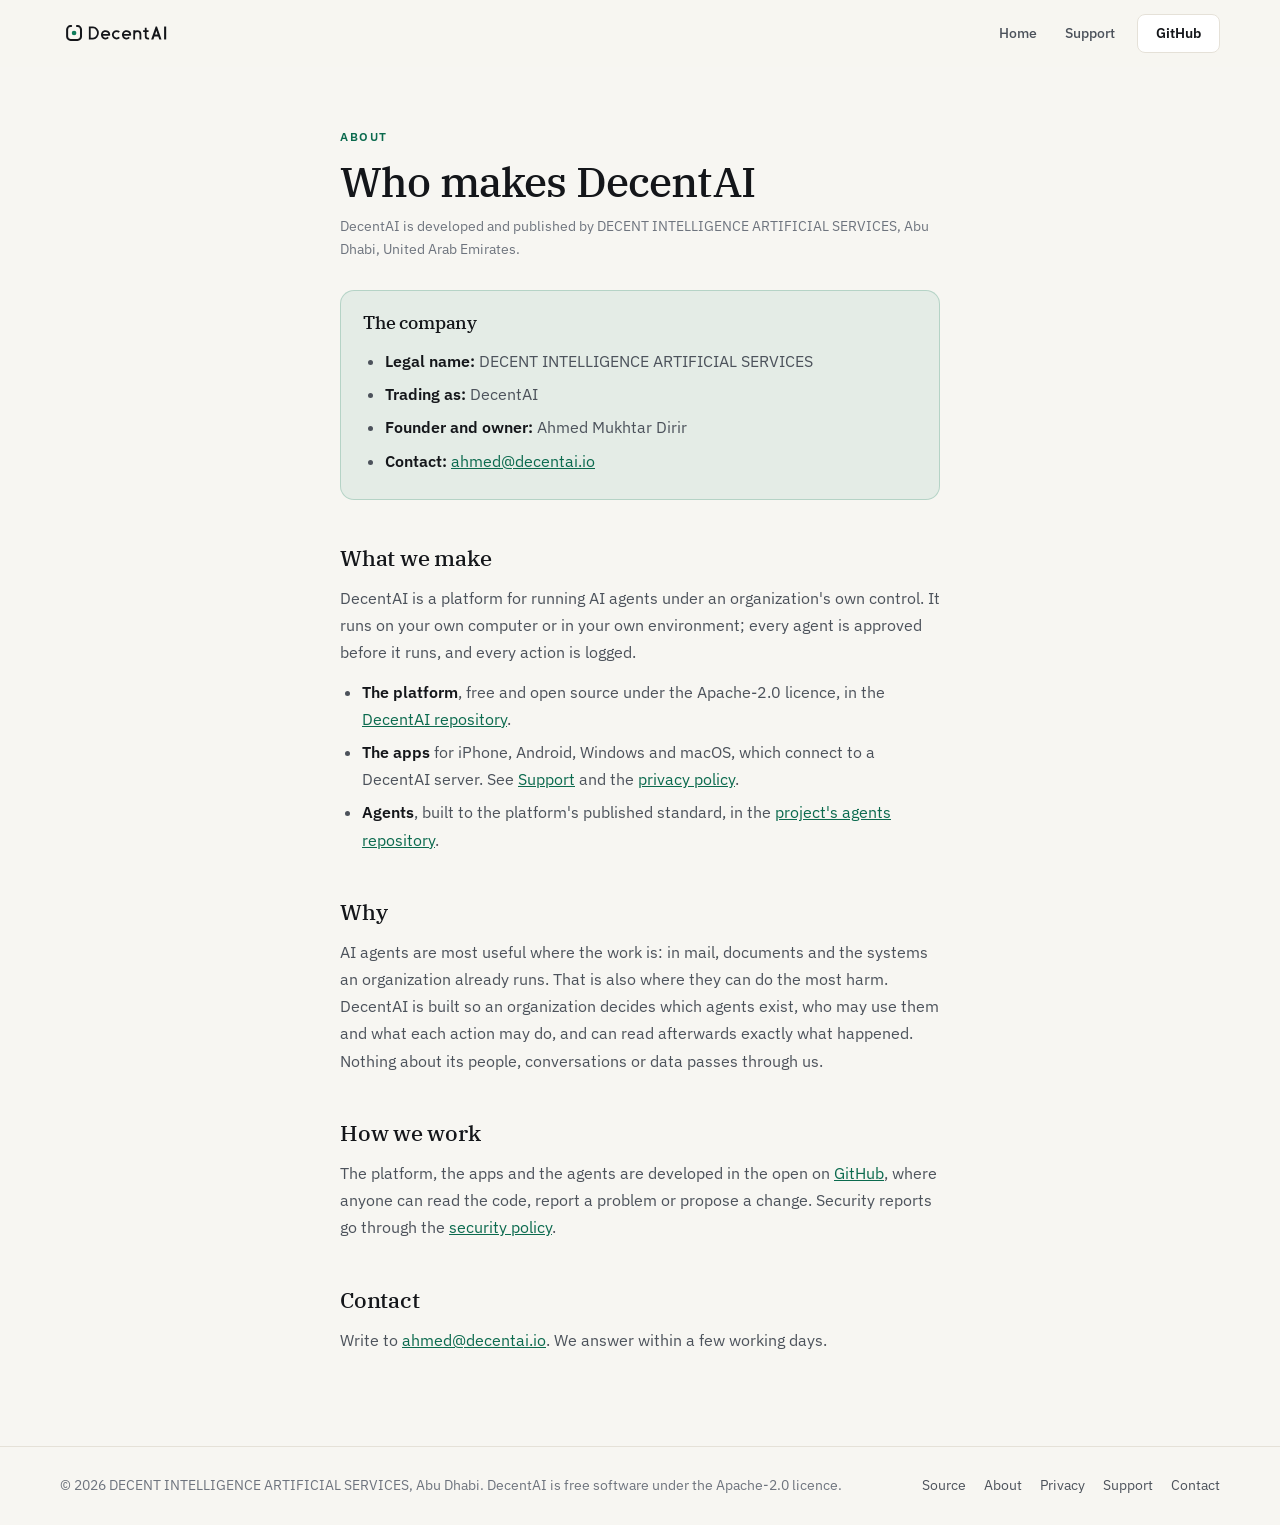
==== about.html @ 81dd2e97 "The company named without its licence details: legal name, trading name, founder and contact The Abo" ====
<!DOCTYPE html>
<html lang="en">
<head>
  <meta charset="utf-8">
  <meta name="viewport" content="width=device-width, initial-scale=1">
  <title>About · DecentAI</title>
  <meta name="description" content="DecentAI is developed and published by DECENT INTELLIGENCE ARTIFICIAL SERVICES, Abu Dhabi, United Arab Emirates.">
  <meta name="color-scheme" content="light dark">
  <link rel="icon" href="favicon.ico" sizes="16x16 32x32 48x48">
  <link rel="icon" type="image/png" sizes="32x32" href="brand/decentai-mark-32.png">
  <link rel="apple-touch-icon" sizes="180x180" href="brand/decentai-mark-180.png">
  <link rel="preconnect" href="https://fonts.googleapis.com">
  <link rel="preconnect" href="https://fonts.gstatic.com" crossorigin>
  <link rel="stylesheet" href="https://fonts.googleapis.com/css2?family=IBM+Plex+Serif:wght@400;500;600&amp;family=IBM+Plex+Sans:wght@400;500;600&amp;display=swap">
  <link rel="stylesheet" href="site.css">
</head>
<body>
  <header class="site-head">
    <a class="site-brand" href="/" aria-label="DecentAI home">
      <img class="site-logo only-light" src="brand/decentai-lockup-horizontal.svg" alt="DecentAI">
      <img class="site-logo only-dark" src="brand/decentai-lockup-horizontal-dark.svg" alt="DecentAI">
    </a>
    <nav class="site-nav" aria-label="Site">
      <a href="/">Home</a>
      <a href="support">Support</a>
      <a class="btn" href="https://github.com/decentai-io">GitHub</a>
    </nav>
  </header>

  <main class="doc">
    <span class="kicker">About</span>
    <h1>Who makes DecentAI</h1>
    <p class="doc-meta">DecentAI is developed and published by DECENT INTELLIGENCE ARTIFICIAL SERVICES, Abu Dhabi, United Arab Emirates.</p>

    <section class="doc-short">
      <h2>The company</h2>
      <ul>
        <li><strong>Legal name:</strong> DECENT INTELLIGENCE ARTIFICIAL SERVICES</li>
        <li><strong>Trading as:</strong> DecentAI</li>
        <li><strong>Founder and owner:</strong> Ahmed Mukhtar Dirir</li>
        <li><strong>Contact:</strong> <a href="mailto:ahmed@decentai.io">ahmed@decentai.io</a></li>
      </ul>
    </section>

    <h2>What we make</h2>
    <p>DecentAI is a platform for running AI agents under an organization's own control. It runs on your own computer or in your own environment; every agent is approved before it runs, and every action is logged.</p>
    <ul>
      <li><strong>The platform</strong>, free and open source under the Apache-2.0 licence, in the <a href="https://github.com/decentai-io/decentai">DecentAI repository</a>.</li>
      <li><strong>The apps</strong> for iPhone, Android, Windows and macOS, which connect to a DecentAI server. See <a href="support">Support</a> and the <a href="privacy">privacy policy</a>.</li>
      <li><strong>Agents</strong>, built to the platform's published standard, in the <a href="https://github.com/decentai-io/decentai-agents">project's agents repository</a>.</li>
    </ul>

    <h2>Why</h2>
    <p>AI agents are most useful where the work is: in mail, documents and the systems an organization already runs. That is also where they can do the most harm. DecentAI is built so an organization decides which agents exist, who may use them and what each action may do, and can read afterwards exactly what happened. Nothing about its people, conversations or data passes through us.</p>

    <h2>How we work</h2>
    <p>The platform, the apps and the agents are developed in the open on <a href="https://github.com/decentai-io">GitHub</a>, where anyone can read the code, report a problem or propose a change. Security reports go through the <a href="https://github.com/decentai-io/decentai/blob/main/SECURITY.md">security policy</a>.</p>

    <h2>Contact</h2>
    <p>Write to <a href="mailto:ahmed@decentai.io">ahmed@decentai.io</a>. We answer within a few working days.</p>
  </main>

  <footer class="site-foot">
    <span>© 2026 DECENT INTELLIGENCE ARTIFICIAL SERVICES, Abu Dhabi. DecentAI is free software under the Apache-2.0 licence.</span>
    <nav aria-label="Footer">
      <a href="https://github.com/decentai-io">Source</a>
      <a href="about">About</a>
      <a href="privacy">Privacy</a>
      <a href="support">Support</a>
      <a href="mailto:ahmed@decentai.io">Contact</a>
    </nav>
  </footer>
</body>
</html>
---- site.css ----
/* The DecentAI site: one page, no script.

   It carries the brand's palette: paper and ink with one deep green,
   each with a dark counterpart chosen by the reader's system. Type is
   IBM Plex: Serif for what a reader meets first, Sans for what they
   read afterwards. Sizes are set in clamp(), so the page is composed
   at 380px and at 1600px rather than merely fitting. */

:root {
  --paper: #f7f6f2;
  --paper-sunk: #f1efe9;
  --sheet: #ffffff;
  --ink: #14161a;
  --ink-soft: #4c525b;
  --ink-faint: #6e747e;
  --rule: #e5e1d8;
  --rule-soft: #eeebe4;
  --seal: #0e7c5b;
  --seal-ink: #0b6a4e;
  --seal-on: #ffffff;
  --seal-wash: rgba(14, 124, 91, .08);
  --seal-edge: rgba(14, 124, 91, .22);
  --lift: 0 1px 2px rgba(20, 22, 26, .04), 0 10px 30px -22px rgba(20, 22, 26, .35);
  --display: "IBM Plex Serif", Georgia, serif;
  --body: "IBM Plex Sans", system-ui, -apple-system, "Segoe UI", sans-serif;
  --radius: 8px;
  --radius-lg: 14px;
}

@media (prefers-color-scheme: dark) {
  :root {
    --paper: #0c0e11;
    --paper-sunk: #101317;
    --sheet: #14171b;
    --ink: #ecebe8;
    --ink-soft: #a7adb6;
    --ink-faint: #767d87;
    --rule: #23272d;
    --rule-soft: #1b1f24;
    --seal: #34be91;
    --seal-ink: #4fcf9f;
    --seal-on: #06251b;
    --seal-wash: rgba(52, 190, 145, .10);
    --seal-edge: rgba(52, 190, 145, .26);
    --lift: none;
  }
}

* { box-sizing: border-box; }
html { scroll-behavior: smooth; scroll-padding-top: 76px; }
body {
  margin: 0;
  background: var(--paper);
  color: var(--ink);
  font-family: var(--body);
  font-size: 16px;
  line-height: 1.6;
  -webkit-font-smoothing: antialiased;
  text-rendering: optimizeLegibility;
}
h1, h2, h3 { font-family: var(--display); font-weight: 500; }
a { color: var(--seal-ink); }

/* The ink lockup on light, the paper one on dark. */
.only-dark { display: none; }
@media (prefers-color-scheme: dark) {
  .only-light { display: none; }
  .only-dark { display: block; }
}

.kicker {
  font-size: 11.5px; font-weight: 600;
  letter-spacing: .14em; text-transform: uppercase;
  color: var(--seal-ink);
}

/* Header */
.site-head {
  position: sticky; top: 0; z-index: 5;
  display: flex; align-items: center; gap: 24px;
  padding: 14px clamp(18px, 5vw, 60px);
  background: color-mix(in srgb, var(--paper) 86%, transparent);
  backdrop-filter: saturate(140%) blur(10px);
}
.site-brand { display: inline-flex; }
.site-logo { height: 30px; }
.site-nav { margin-left: auto; display: flex; align-items: center; gap: 4px; }
.site-nav a:not(.btn) {
  padding: 7px 12px; border-radius: var(--radius);
  color: var(--ink-soft); text-decoration: none;
  font-size: 14px; font-weight: 500;
}
.site-nav a:not(.btn):hover { color: var(--ink); background: var(--rule-soft); }
.site-nav .btn { margin-left: 6px; }

/* Buttons */
.btn {
  display: inline-flex; align-items: center; justify-content: center; gap: 8px;
  padding: 10px 18px;
  border: 1px solid var(--rule); border-radius: var(--radius);
  background: var(--sheet); color: var(--ink);
  font-size: 14px; font-weight: 600; line-height: 1.2;
  text-decoration: none; white-space: nowrap;
  transition: border-color .14s ease, transform .14s ease, filter .14s ease;
}
.btn:hover { border-color: var(--ink); transform: translateY(-1px); }
.btn--primary { background: var(--seal); border-color: transparent; color: var(--seal-on); }
.btn--primary:hover { border-color: transparent; filter: brightness(1.06); }
.btn--lg { padding: 14px 24px; font-size: 15.5px; border-radius: var(--radius-lg); }

/* Hero */
.hero {
  position: relative; overflow: hidden;
  padding: clamp(56px, 9vw, 128px) clamp(18px, 5vw, 60px) clamp(48px, 7vw, 96px);
}
/* A wash of the seal colour behind the first screen, and a hairline
   grid that gives the paper a texture at large sizes. */
.hero-ground {
  position: absolute; inset: -20% -10% auto -10%; height: 150%;
  background:
    radial-gradient(58% 52% at 50% 0%, var(--seal-wash), transparent 70%),
    linear-gradient(var(--rule-soft) 1px, transparent 1px) 0 0 / 100% 46px,
    linear-gradient(90deg, var(--rule-soft) 1px, transparent 1px) 0 0 / 46px 100%;
  -webkit-mask-image: radial-gradient(70% 60% at 50% 12%, #000 35%, transparent 78%);
  mask-image: radial-gradient(70% 60% at 50% 12%, #000 35%, transparent 78%);
  opacity: .9; pointer-events: none;
}
.hero-inner {
  position: relative; max-width: 900px; margin: 0 auto;
  display: flex; flex-direction: column; align-items: center; gap: 20px;
  text-align: center;
}
.hero h1 {
  margin: 0; max-width: 15ch;
  font-size: clamp(38px, 6.4vw, 68px);
  line-height: 1.04; letter-spacing: -0.028em;
}
.hero-lead {
  margin: 0; max-width: 60ch;
  font-size: clamp(16.5px, 1.5vw, 19px); line-height: 1.68;
  color: var(--ink-soft);
}
.hero-actions { display: flex; flex-wrap: wrap; justify-content: center; gap: 12px; margin-top: 6px; }
.hero-note { margin: 0; max-width: 60ch; font-size: 13px; color: var(--ink-faint); }

/* Bands */
.band {
  padding: clamp(48px, 7vw, 104px) clamp(18px, 5vw, 60px);
  max-width: 1160px; margin: 0 auto; width: 100%;
}
.band--alt { max-width: none; background: var(--paper-sunk); border-block: 1px solid var(--rule); }
.band--alt > * { max-width: 1160px; margin-left: auto; margin-right: auto; }
.band-head { max-width: 64ch; margin-bottom: 40px; display: flex; flex-direction: column; gap: 12px; }
.band--alt > .band-head { margin-left: max(0px, calc((100% - 1160px) / 2)); }
.band-head h2 { margin: 0; font-size: clamp(26px, 3.6vw, 40px); line-height: 1.15; letter-spacing: -0.02em; }
.band-head p { margin: 0; color: var(--ink-soft); font-size: 16.5px; line-height: 1.65; }

/* Pillars */
.pillars { display: grid; grid-template-columns: repeat(auto-fit, minmax(min(100%, 340px), 1fr)); gap: 14px; }
.kinds { grid-template-columns: repeat(auto-fit, minmax(min(100%, 240px), 1fr)); }
.pillars--more { margin-top: 14px; }
.pillar {
  display: flex; flex-direction: column; gap: 10px;
  padding: 24px 24px 26px;
  border: 1px solid var(--rule); border-radius: var(--radius-lg);
  background: var(--sheet); box-shadow: var(--lift);
  transition: border-color .16s ease, transform .16s ease;
}
.pillar:hover { border-color: var(--seal-edge); transform: translateY(-2px); }
.pillar h3 { margin: 0; font-size: 17.5px; letter-spacing: -0.01em; }
.pillar p { margin: 0; color: var(--ink-soft); font-size: 14.5px; line-height: 1.65; }
.band-close {
  margin-top: 36px; margin-bottom: 0; max-width: 70ch;
  font-family: var(--display); font-size: clamp(18px, 2vw, 21px); line-height: 1.45;
  padding-left: 18px; border-left: 3px solid var(--seal);
}
.band--alt > .band-close { margin-left: max(0px, calc((100% - 1160px) / 2)); }

/* The comparison */
.compare-wrap {
  overflow-x: auto; border: 1px solid var(--rule); border-radius: var(--radius-lg);
  background: var(--sheet); box-shadow: var(--lift);
}
.compare { border-collapse: collapse; width: 100%; min-width: 640px; font-size: 15px; }
.compare th, .compare td { text-align: left; padding: 16px 20px; border-bottom: 1px solid var(--rule-soft); vertical-align: top; }
.compare tbody tr:last-child th, .compare tbody tr:last-child td { border-bottom: 0; }
.compare thead th { font-size: 12px; letter-spacing: .06em; text-transform: uppercase; color: var(--ink-faint); border-bottom: 1px solid var(--rule); }
.compare thead th.us { color: var(--seal-ink); }
.compare tbody th { font-weight: 600; width: 22%; }
.compare td.them { color: var(--ink-faint); width: 30%; }
.compare td.us { font-weight: 500; }
.sr-only { position: absolute; width: 1px; height: 1px; overflow: hidden; clip: rect(0 0 0 0); white-space: nowrap; }

/* Steps */
.steps { list-style: none; margin: 0 0 36px; padding: 0; display: grid; grid-template-columns: repeat(auto-fit, minmax(230px, 1fr)); gap: 28px 32px; }
.step { display: flex; flex-direction: column; gap: 12px; }
.step-n {
  display: grid; place-items: center; width: 36px; height: 36px;
  border-radius: 50%; border: 1px solid var(--seal-edge);
  background: var(--seal-wash); color: var(--seal-ink);
  font-family: var(--display); font-size: 16px; font-weight: 600;
}
.step h3 { margin: 0 0 6px; font-size: 17px; letter-spacing: -0.01em; }
.step p { margin: 0; color: var(--ink-soft); font-size: 14.5px; line-height: 1.6; }
#start .hero-actions { justify-content: flex-start; }
.start-note { margin: 18px 0 0; color: var(--ink-faint); font-size: 14px; }

/* The closing card */
.band--cta { padding-top: 0; }
.cta-card {
  display: flex; flex-direction: column; align-items: flex-start; gap: 12px;
  padding: clamp(28px, 4vw, 48px);
  border: 1px solid var(--seal-edge); border-radius: var(--radius-lg);
  background: var(--seal-wash);
}
.cta-card h2 { margin: 0; font-size: clamp(24px, 3vw, 34px); letter-spacing: -0.02em; }
.cta-card p { margin: 0; max-width: 62ch; color: var(--ink-soft); }
.cta-card .hero-actions { justify-content: flex-start; }

/* Footer */
.site-foot {
  display: flex; flex-wrap: wrap; align-items: center; justify-content: space-between; gap: 12px 24px;
  padding: 28px clamp(18px, 5vw, 60px);
  border-top: 1px solid var(--rule);
  color: var(--ink-faint); font-size: 13.5px;
}
.site-foot nav { display: flex; flex-wrap: wrap; gap: 18px; }
.site-foot a { color: var(--ink-soft); text-decoration: none; }
.site-foot a:hover { color: var(--ink); text-decoration: underline; }

/* A page of prose: the privacy policy, support */
.doc { max-width: 72ch; margin: 0 auto; padding: 56px clamp(18px, 5vw, 60px) 80px; }
.doc h1 { margin: 10px 0 8px; font-size: clamp(28px, 4vw, 42px); line-height: 1.15; letter-spacing: -0.02em; }
.doc h2 { margin: 40px 0 10px; font-size: 22px; letter-spacing: -0.01em; }
.doc h3 { margin: 24px 0 6px; font-size: 17px; }
.doc p, .doc li { color: var(--ink-soft); font-size: 16px; line-height: 1.7; }
.doc p { margin: 0 0 12px; }
.doc ul { margin: 0 0 12px; padding-left: 22px; }
.doc li { margin: 6px 0; }
.doc strong { color: var(--ink); font-weight: 600; }
.doc a { color: var(--seal-ink); }
.doc code { font-size: .92em; padding: 1px 5px; border-radius: 4px; background: var(--rule-soft); }
.doc-meta { color: var(--ink-faint) !important; font-size: 14px !important; }
.doc-short { margin: 28px 0 8px; padding: 18px 22px; border: 1px solid var(--seal-edge); border-radius: var(--radius-lg); background: var(--seal-wash); }
.doc-short h2 { margin-top: 0; font-size: 18px; }
.doc-short ul, .doc-short p:last-child { margin-bottom: 0; }

@media (max-width: 640px) {
  .site-nav a:not(.btn) { display: none; }
  .hero-actions .btn { width: 100%; }
}
@media (prefers-reduced-motion: reduce) {
  html { scroll-behavior: auto; }
  .btn, .pillar { transition: none; }
  .btn:hover, .pillar:hover { transform: none; }
}
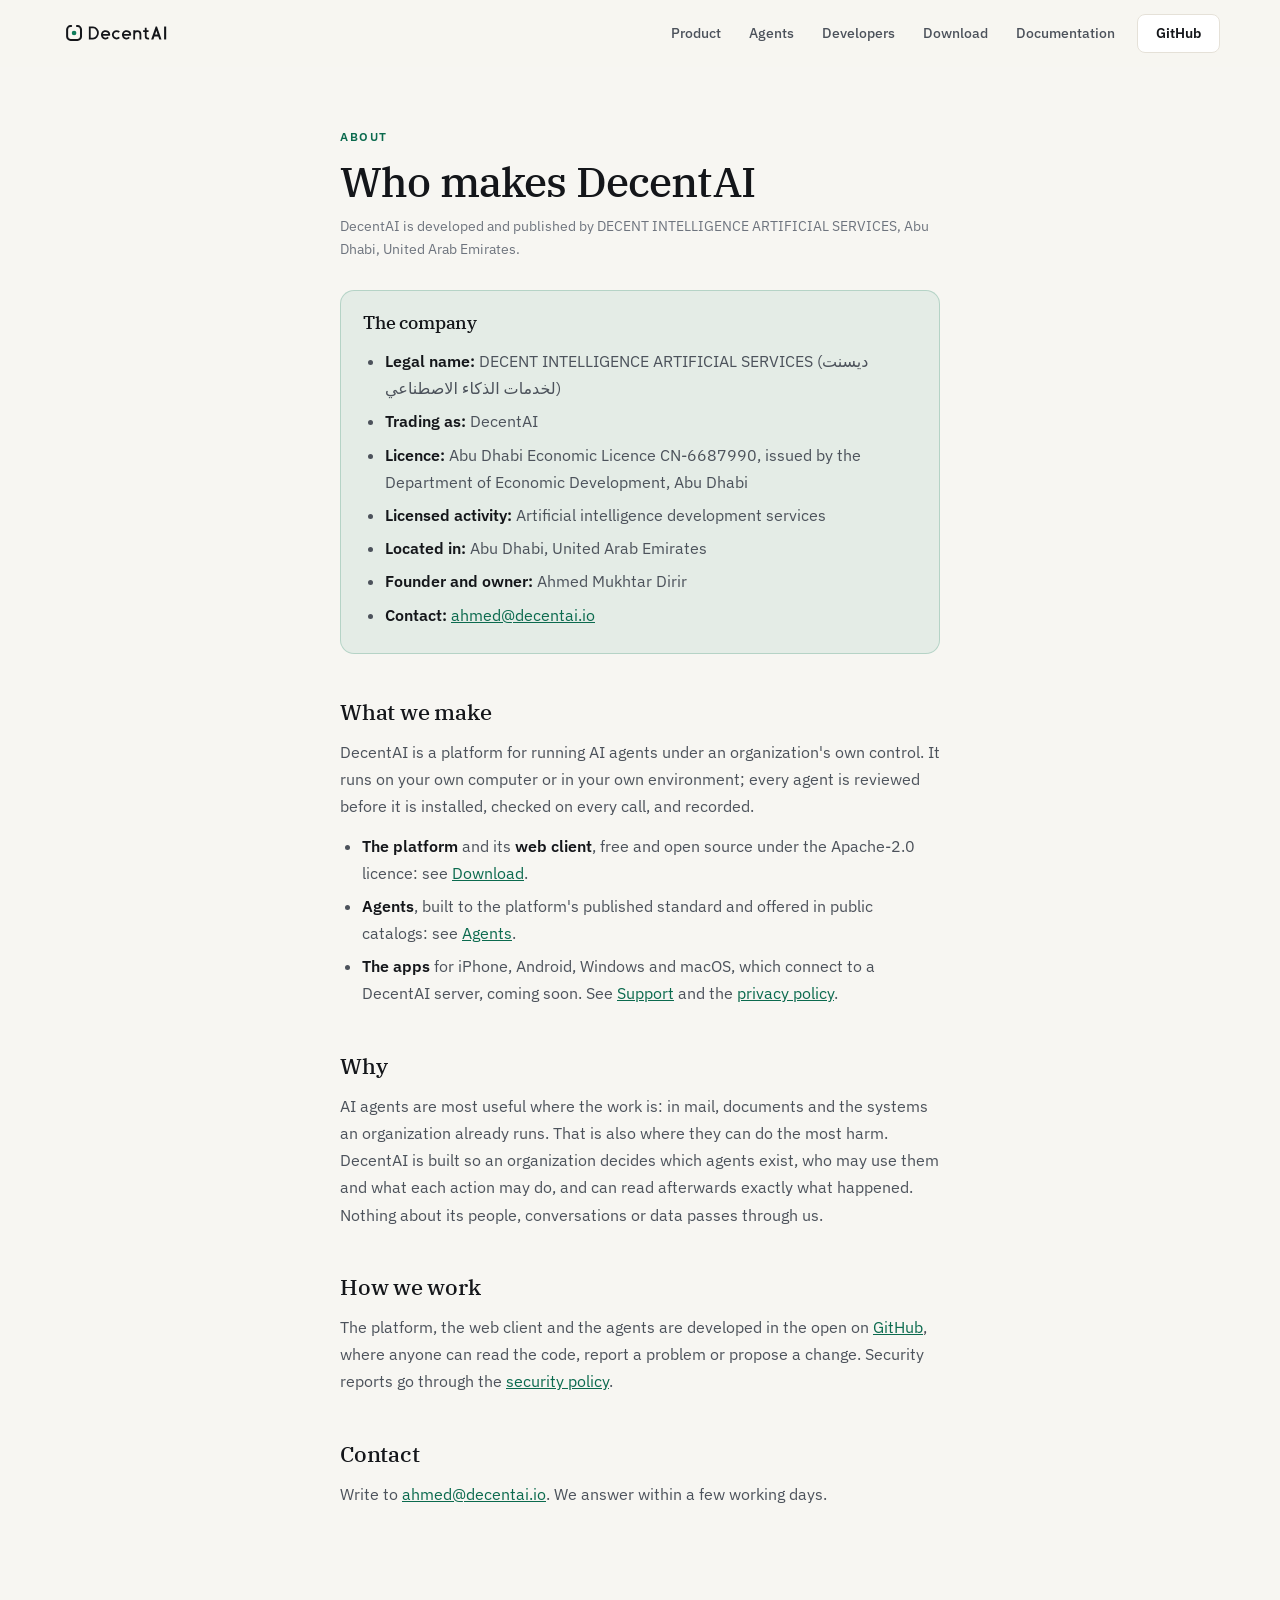
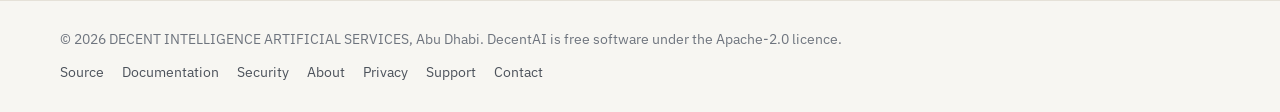
==== commit 94a4c052: "The site as several pages, true to the new design, with the company behind it on the home page Home," ====
--- a/about.html
+++ b/about.html
@@ -4,7 +4,7 @@
   <meta charset="utf-8">
   <meta name="viewport" content="width=device-width, initial-scale=1">
   <title>About · DecentAI</title>
-  <meta name="description" content="DecentAI is developed and published by DECENT INTELLIGENCE ARTIFICIAL SERVICES, Abu Dhabi, United Arab Emirates.">
+  <meta name="description" content="DecentAI is developed and published by DECENT INTELLIGENCE ARTIFICIAL SERVICES, Abu Dhabi, United Arab Emirates, under Abu Dhabi Economic Licence CN-6687990.">
   <meta name="color-scheme" content="light dark">
   <link rel="icon" href="favicon.ico" sizes="16x16 32x32 48x48">
   <link rel="icon" type="image/png" sizes="32x32" href="brand/decentai-mark-32.png">
@@ -21,8 +21,11 @@
       <img class="site-logo only-dark" src="brand/decentai-lockup-horizontal-dark.svg" alt="DecentAI">
     </a>
     <nav class="site-nav" aria-label="Site">
-      <a href="/">Home</a>
-      <a href="support">Support</a>
+      <a href="product">Product</a>
+      <a href="agents">Agents</a>
+      <a href="developers">Developers</a>
+      <a href="download">Download</a>
+      <a href="https://github.com/decentai-io/decentai/tree/main/documentation">Documentation</a>
       <a class="btn" href="https://github.com/decentai-io">GitHub</a>
     </nav>
   </header>
@@ -35,26 +38,29 @@
     <section class="doc-short">
       <h2>The company</h2>
       <ul>
-        <li><strong>Legal name:</strong> DECENT INTELLIGENCE ARTIFICIAL SERVICES</li>
+        <li><strong>Legal name:</strong> DECENT INTELLIGENCE ARTIFICIAL SERVICES (<bdi lang="ar">ديسنت لخدمات الذكاء الاصطناعي</bdi>)</li>
         <li><strong>Trading as:</strong> DecentAI</li>
+        <li><strong>Licence:</strong> Abu Dhabi Economic Licence CN-6687990, issued by the Department of Economic Development, Abu Dhabi</li>
+        <li><strong>Licensed activity:</strong> Artificial intelligence development services</li>
+        <li><strong>Located in:</strong> Abu Dhabi, United Arab Emirates</li>
         <li><strong>Founder and owner:</strong> Ahmed Mukhtar Dirir</li>
         <li><strong>Contact:</strong> <a href="mailto:ahmed@decentai.io">ahmed@decentai.io</a></li>
       </ul>
     </section>
 
     <h2>What we make</h2>
-    <p>DecentAI is a platform for running AI agents under an organization's own control. It runs on your own computer or in your own environment; every agent is approved before it runs, and every action is logged.</p>
+    <p>DecentAI is a platform for running AI agents under an organization's own control. It runs on your own computer or in your own environment; every agent is reviewed before it is installed, checked on every call, and recorded.</p>
     <ul>
-      <li><strong>The platform</strong>, free and open source under the Apache-2.0 licence, in the <a href="https://github.com/decentai-io/decentai">DecentAI repository</a>.</li>
-      <li><strong>The apps</strong> for iPhone, Android, Windows and macOS, which connect to a DecentAI server. See <a href="support">Support</a> and the <a href="privacy">privacy policy</a>.</li>
-      <li><strong>Agents</strong>, built to the platform's published standard, in the <a href="https://github.com/decentai-io/decentai-agents">project's agents repository</a>.</li>
+      <li><strong>The platform</strong> and its <strong>web client</strong>, free and open source under the Apache-2.0 licence: see <a href="download">Download</a>.</li>
+      <li><strong>Agents</strong>, built to the platform's published standard and offered in public catalogs: see <a href="agents">Agents</a>.</li>
+      <li><strong>The apps</strong> for iPhone, Android, Windows and macOS, which connect to a DecentAI server, coming soon. See <a href="support">Support</a> and the <a href="privacy">privacy policy</a>.</li>
     </ul>
 
     <h2>Why</h2>
     <p>AI agents are most useful where the work is: in mail, documents and the systems an organization already runs. That is also where they can do the most harm. DecentAI is built so an organization decides which agents exist, who may use them and what each action may do, and can read afterwards exactly what happened. Nothing about its people, conversations or data passes through us.</p>
 
     <h2>How we work</h2>
-    <p>The platform, the apps and the agents are developed in the open on <a href="https://github.com/decentai-io">GitHub</a>, where anyone can read the code, report a problem or propose a change. Security reports go through the <a href="https://github.com/decentai-io/decentai/blob/main/SECURITY.md">security policy</a>.</p>
+    <p>The platform, the web client and the agents are developed in the open on <a href="https://github.com/decentai-io">GitHub</a>, where anyone can read the code, report a problem or propose a change. Security reports go through the <a href="https://github.com/decentai-io/decentai/blob/main/SECURITY.md">security policy</a>.</p>
 
     <h2>Contact</h2>
     <p>Write to <a href="mailto:ahmed@decentai.io">ahmed@decentai.io</a>. We answer within a few working days.</p>
@@ -64,6 +70,8 @@
     <span>© 2026 DECENT INTELLIGENCE ARTIFICIAL SERVICES, Abu Dhabi. DecentAI is free software under the Apache-2.0 licence.</span>
     <nav aria-label="Footer">
       <a href="https://github.com/decentai-io">Source</a>
+      <a href="https://github.com/decentai-io/decentai/tree/main/documentation">Documentation</a>
+      <a href="https://github.com/decentai-io/decentai/blob/main/SECURITY.md">Security</a>
       <a href="about">About</a>
       <a href="privacy">Privacy</a>
       <a href="support">Support</a>
--- a/site.css
+++ b/site.css
@@ -1,4 +1,4 @@
-/* The DecentAI site: one page, no script.
+/* The DecentAI site: a few pages, no script.
 
    It carries the brand's palette: paper and ink with one deep green,
    each with a dark counterpart chosen by the reader's system. Type is
@@ -90,7 +90,7 @@
   color: var(--ink-soft); text-decoration: none;
   font-size: 14px; font-weight: 500;
 }
-.site-nav a:not(.btn):hover { color: var(--ink); background: var(--rule-soft); }
+.site-nav a:not(.btn):hover, .site-nav a[aria-current="page"] { color: var(--ink); background: var(--rule-soft); }
 .site-nav .btn { margin-left: 6px; }
 
 /* Buttons */
@@ -142,6 +142,9 @@
 }
 .hero-actions { display: flex; flex-wrap: wrap; justify-content: center; gap: 12px; margin-top: 6px; }
 .hero-note { margin: 0; max-width: 60ch; font-size: 13px; color: var(--ink-faint); }
+/* An inner page's opening: the same, smaller. */
+.hero--page { padding-bottom: clamp(28px, 4vw, 56px); }
+.hero--page h1 { max-width: 20ch; font-size: clamp(34px, 5vw, 54px); }
 
 /* Bands */
 .band {
@@ -176,6 +179,29 @@
 }
 .band--alt > .band-close { margin-left: max(0px, calc((100% - 1160px) / 2)); }
 
+/* A card's state, and where it leads */
+.tag {
+  align-self: flex-start; padding: 2px 10px; border-radius: 999px;
+  border: 1px solid var(--seal-edge); background: var(--seal-wash); color: var(--seal-ink);
+  font-size: 11.5px; font-weight: 600; letter-spacing: .04em;
+}
+.tag--soon { border-color: var(--rule); background: var(--rule-soft); color: var(--ink-faint); }
+.pillar-links { margin-top: auto; padding-top: 4px; display: flex; flex-wrap: wrap; gap: 6px 16px; font-size: 14px; font-weight: 600; }
+.pillar-links a { text-decoration: none; }
+.pillar-links a:hover { text-decoration: underline; }
+
+/* A heading over a group of cards, prose between them, and commands to copy */
+.group { margin-top: 40px; margin-bottom: 6px; font-size: 20px; letter-spacing: -0.01em; }
+.group:first-of-type { margin-top: 0; }
+.group-note { margin-top: 0; margin-bottom: 16px; color: var(--ink-faint); font-size: 14.5px; }
+.band-text { max-width: 72ch; margin-top: 0; margin-bottom: 14px; color: var(--ink-soft); }
+.band-text code, .pillar code { font-size: .92em; padding: 1px 5px; border-radius: 4px; background: var(--rule-soft); }
+.code {
+  margin-top: 0; margin-bottom: 16px; padding: 16px 18px; overflow-x: auto;
+  border: 1px solid var(--rule); border-radius: var(--radius); background: var(--sheet);
+  font: 13.5px/1.65 ui-monospace, SFMono-Regular, Menlo, Consolas, monospace; color: var(--ink);
+}
+
 /* The comparison */
 .compare-wrap {
   overflow-x: auto; border: 1px solid var(--rule); border-radius: var(--radius-lg);
@@ -202,7 +228,7 @@
 }
 .step h3 { margin: 0 0 6px; font-size: 17px; letter-spacing: -0.01em; }
 .step p { margin: 0; color: var(--ink-soft); font-size: 14.5px; line-height: 1.6; }
-#start .hero-actions { justify-content: flex-start; }
+#start .hero-actions, .actions-start { justify-content: flex-start; }
 .start-note { margin: 18px 0 0; color: var(--ink-faint); font-size: 14px; }
 
 /* The closing card */
@@ -245,8 +271,10 @@
 .doc-short h2 { margin-top: 0; font-size: 18px; }
 .doc-short ul, .doc-short p:last-child { margin-bottom: 0; }
 
-@media (max-width: 640px) {
-  .site-nav a:not(.btn) { display: none; }
+@media (max-width: 760px) {
+  .site-head { flex-wrap: wrap; row-gap: 6px; }
+  .site-nav { margin-left: 0; width: 100%; overflow-x: auto; }
+  .site-nav a:not(.btn) { padding: 6px 9px; white-space: nowrap; }
   .hero-actions .btn { width: 100%; }
 }
 @media (prefers-reduced-motion: reduce) {
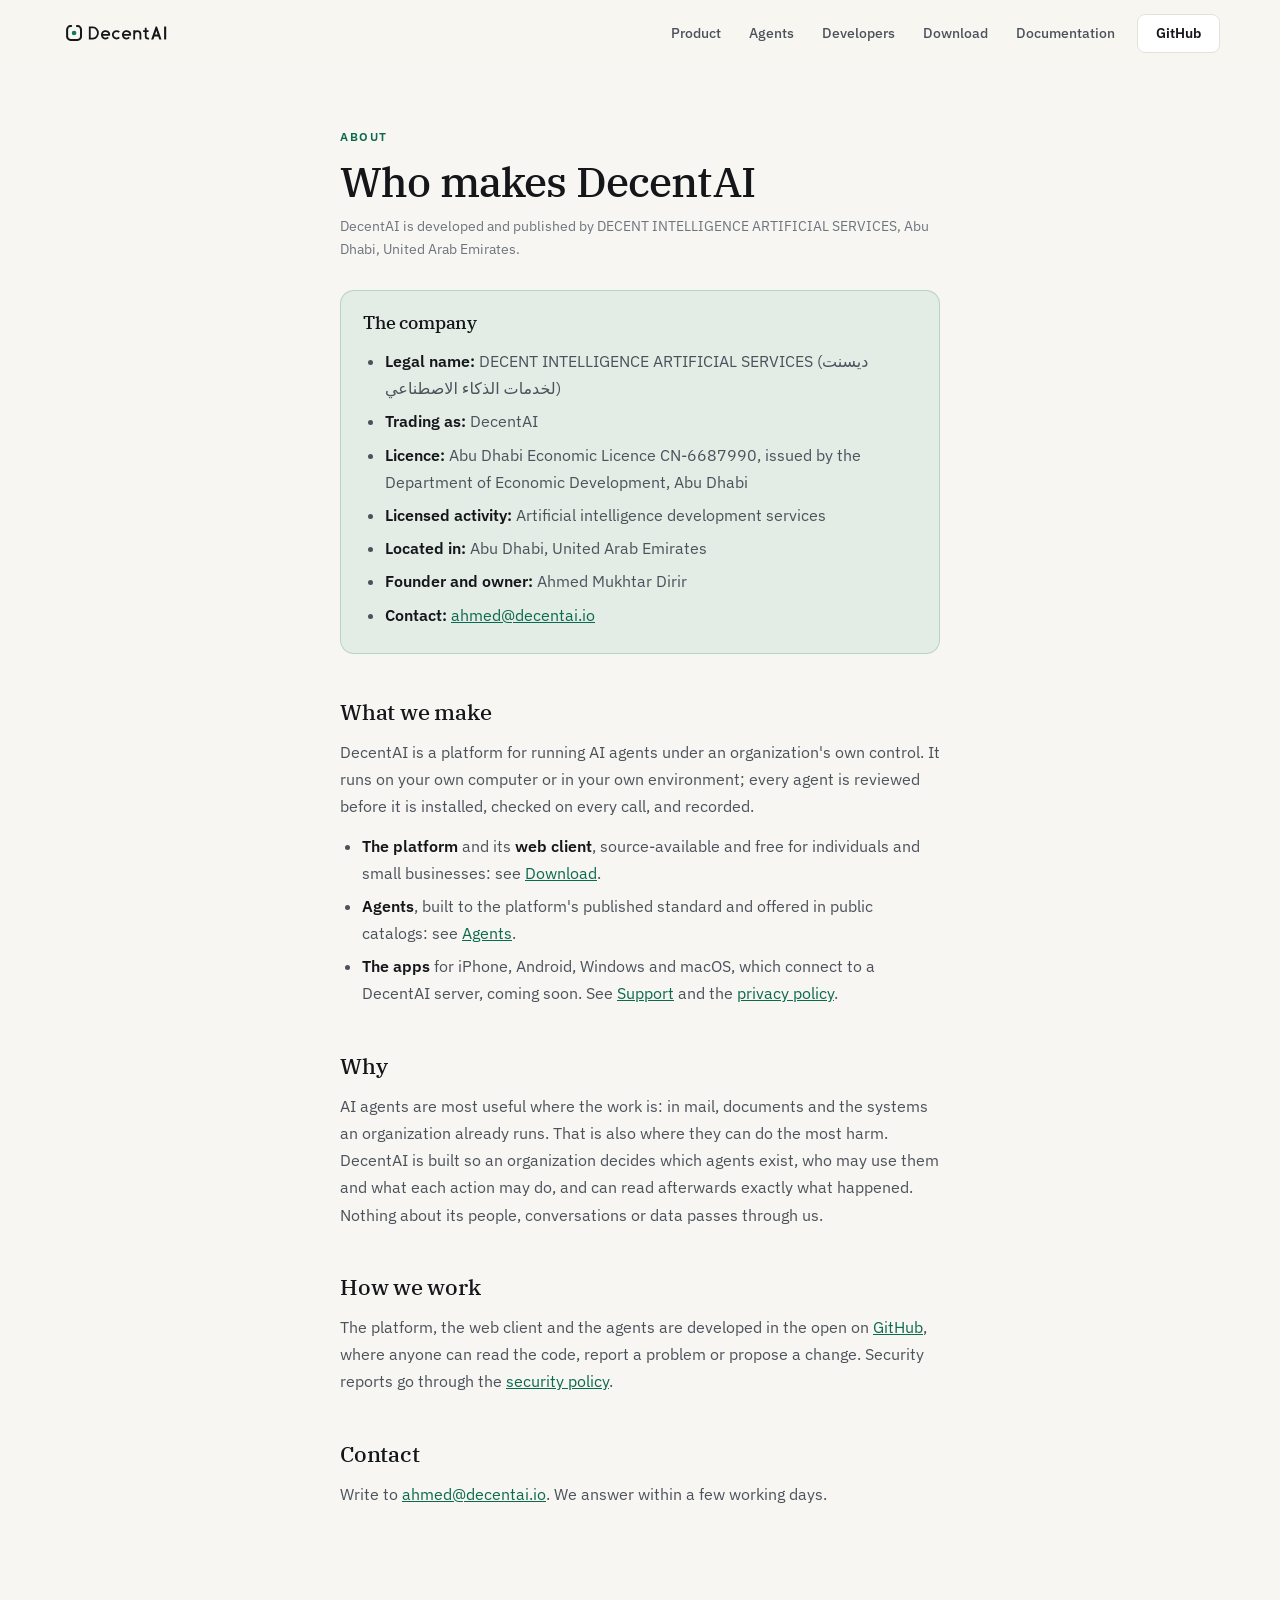
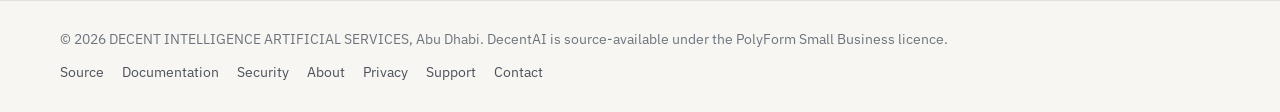
==== commit 40afbbb9: "Say the platform is source-available under PolyForm Small Business The engine and its apps moved fro" ====
--- a/about.html
+++ b/about.html
@@ -25,7 +25,7 @@
       <a href="agents">Agents</a>
       <a href="developers">Developers</a>
       <a href="download">Download</a>
-      <a href="https://github.com/decentai-io/decentai/tree/main/documentation">Documentation</a>
+      <a href="https://github.com/decentai-io/decentai-engine/tree/main/documentation">Documentation</a>
       <a class="btn" href="https://github.com/decentai-io">GitHub</a>
     </nav>
   </header>
@@ -51,7 +51,7 @@
     <h2>What we make</h2>
     <p>DecentAI is a platform for running AI agents under an organization's own control. It runs on your own computer or in your own environment; every agent is reviewed before it is installed, checked on every call, and recorded.</p>
     <ul>
-      <li><strong>The platform</strong> and its <strong>web client</strong>, free and open source under the Apache-2.0 licence: see <a href="download">Download</a>.</li>
+      <li><strong>The platform</strong> and its <strong>web client</strong>, source-available and free for individuals and small businesses: see <a href="download">Download</a>.</li>
       <li><strong>Agents</strong>, built to the platform's published standard and offered in public catalogs: see <a href="agents">Agents</a>.</li>
       <li><strong>The apps</strong> for iPhone, Android, Windows and macOS, which connect to a DecentAI server, coming soon. See <a href="support">Support</a> and the <a href="privacy">privacy policy</a>.</li>
     </ul>
@@ -60,18 +60,18 @@
     <p>AI agents are most useful where the work is: in mail, documents and the systems an organization already runs. That is also where they can do the most harm. DecentAI is built so an organization decides which agents exist, who may use them and what each action may do, and can read afterwards exactly what happened. Nothing about its people, conversations or data passes through us.</p>
 
     <h2>How we work</h2>
-    <p>The platform, the web client and the agents are developed in the open on <a href="https://github.com/decentai-io">GitHub</a>, where anyone can read the code, report a problem or propose a change. Security reports go through the <a href="https://github.com/decentai-io/decentai/blob/main/SECURITY.md">security policy</a>.</p>
+    <p>The platform, the web client and the agents are developed in the open on <a href="https://github.com/decentai-io">GitHub</a>, where anyone can read the code, report a problem or propose a change. Security reports go through the <a href="https://github.com/decentai-io/decentai-engine/blob/main/SECURITY.md">security policy</a>.</p>
 
     <h2>Contact</h2>
     <p>Write to <a href="mailto:ahmed@decentai.io">ahmed@decentai.io</a>. We answer within a few working days.</p>
   </main>
 
   <footer class="site-foot">
-    <span>© 2026 DECENT INTELLIGENCE ARTIFICIAL SERVICES, Abu Dhabi. DecentAI is free software under the Apache-2.0 licence.</span>
+    <span>© 2026 DECENT INTELLIGENCE ARTIFICIAL SERVICES, Abu Dhabi. DecentAI is source-available under the PolyForm Small Business licence.</span>
     <nav aria-label="Footer">
       <a href="https://github.com/decentai-io">Source</a>
-      <a href="https://github.com/decentai-io/decentai/tree/main/documentation">Documentation</a>
-      <a href="https://github.com/decentai-io/decentai/blob/main/SECURITY.md">Security</a>
+      <a href="https://github.com/decentai-io/decentai-engine/tree/main/documentation">Documentation</a>
+      <a href="https://github.com/decentai-io/decentai-engine/blob/main/SECURITY.md">Security</a>
       <a href="about">About</a>
       <a href="privacy">Privacy</a>
       <a href="support">Support</a>
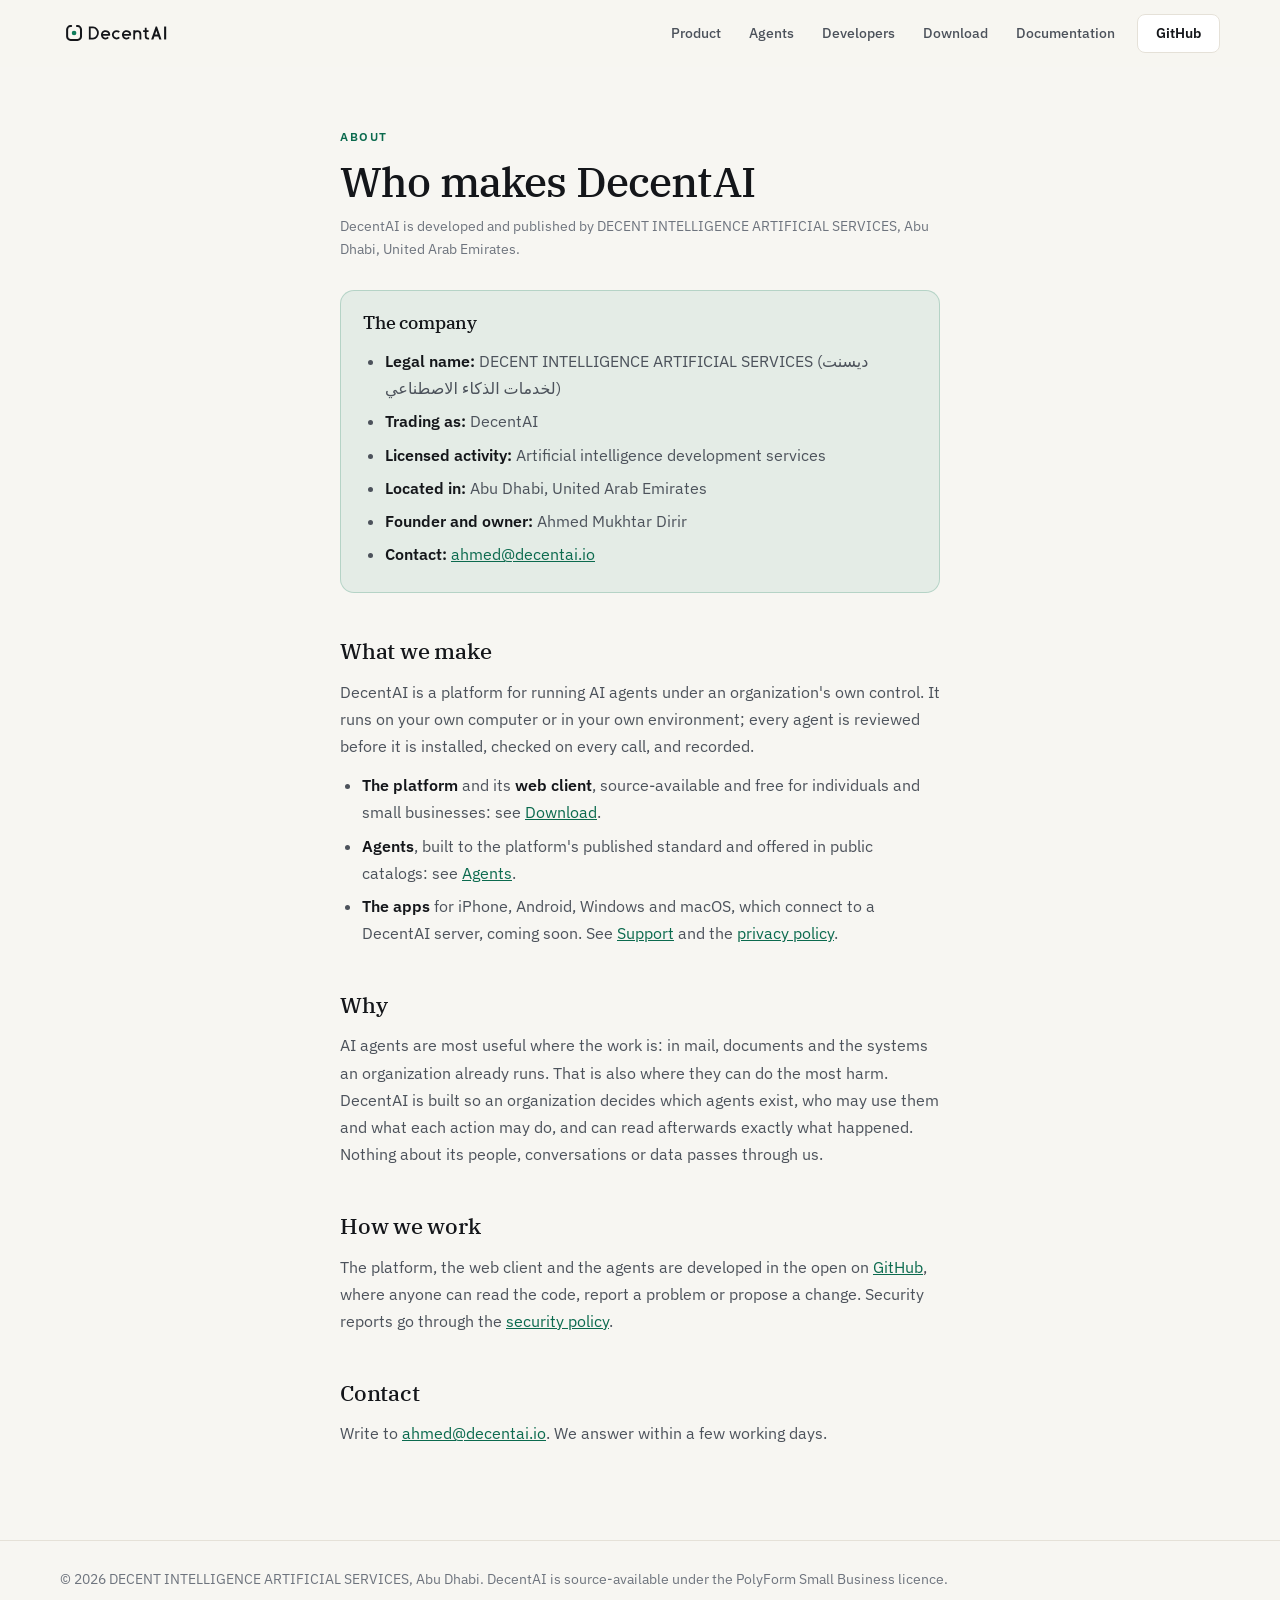
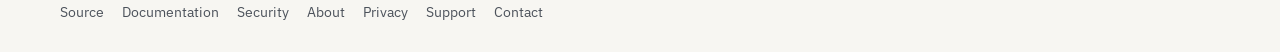
==== commit 16d11b45: "Remove the licence number from the About page Co-Authored-By: Claude Opus 5.5 <noreply@anthropic.com" ====
--- a/about.html
+++ b/about.html
@@ -4,7 +4,7 @@
   <meta charset="utf-8">
   <meta name="viewport" content="width=device-width, initial-scale=1">
   <title>About · DecentAI</title>
-  <meta name="description" content="DecentAI is developed and published by DECENT INTELLIGENCE ARTIFICIAL SERVICES, Abu Dhabi, United Arab Emirates, under Abu Dhabi Economic Licence CN-6687990.">
+  <meta name="description" content="DecentAI is developed and published by DECENT INTELLIGENCE ARTIFICIAL SERVICES, Abu Dhabi, United Arab Emirates.">
   <meta name="color-scheme" content="light dark">
   <link rel="icon" href="favicon.ico" sizes="16x16 32x32 48x48">
   <link rel="icon" type="image/png" sizes="32x32" href="brand/decentai-mark-32.png">
@@ -40,7 +40,6 @@
       <ul>
         <li><strong>Legal name:</strong> DECENT INTELLIGENCE ARTIFICIAL SERVICES (<bdi lang="ar">ديسنت لخدمات الذكاء الاصطناعي</bdi>)</li>
         <li><strong>Trading as:</strong> DecentAI</li>
-        <li><strong>Licence:</strong> Abu Dhabi Economic Licence CN-6687990, issued by the Department of Economic Development, Abu Dhabi</li>
         <li><strong>Licensed activity:</strong> Artificial intelligence development services</li>
         <li><strong>Located in:</strong> Abu Dhabi, United Arab Emirates</li>
         <li><strong>Founder and owner:</strong> Ahmed Mukhtar Dirir</li>
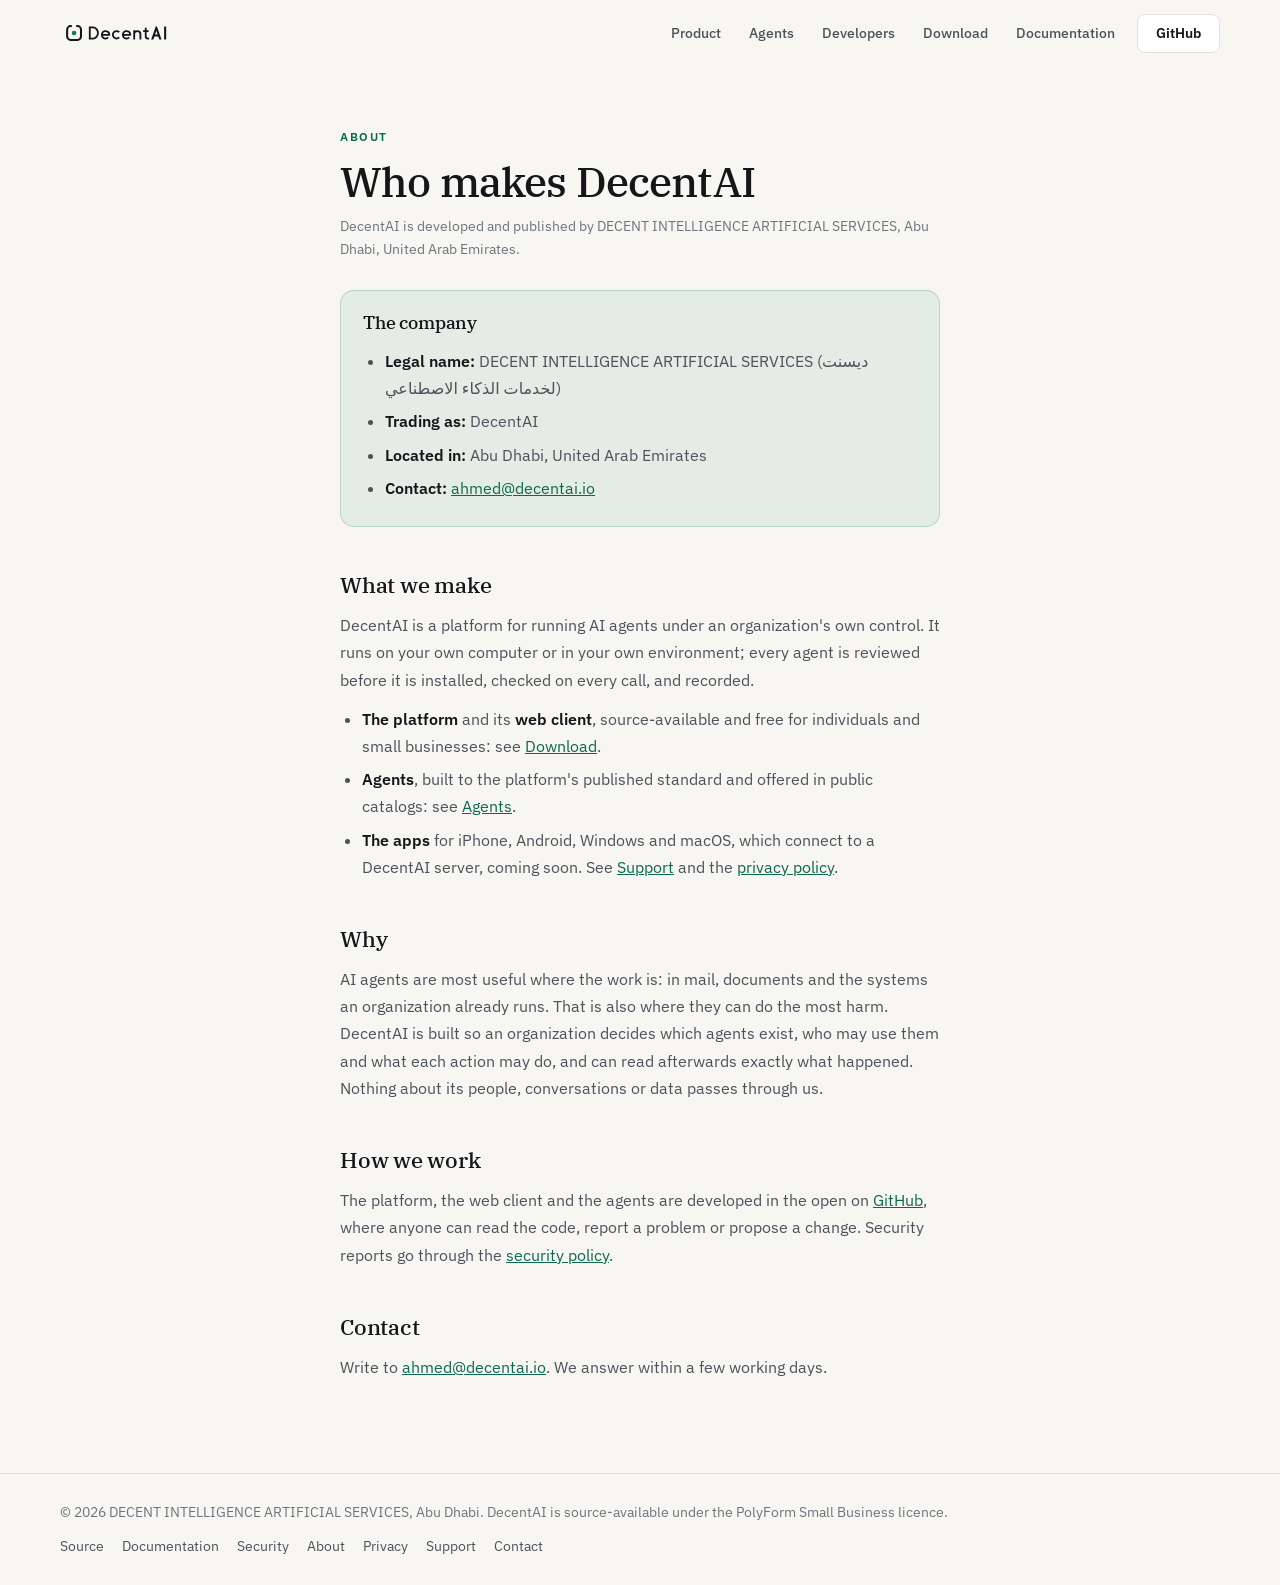
==== commit 9d0781c3: "Remove the licensed activity and founder lines from the About page Co-Authored-By: Claude Opus 5.5 <" ====
--- a/about.html
+++ b/about.html
@@ -40,9 +40,7 @@
       <ul>
         <li><strong>Legal name:</strong> DECENT INTELLIGENCE ARTIFICIAL SERVICES (<bdi lang="ar">ديسنت لخدمات الذكاء الاصطناعي</bdi>)</li>
         <li><strong>Trading as:</strong> DecentAI</li>
-        <li><strong>Licensed activity:</strong> Artificial intelligence development services</li>
         <li><strong>Located in:</strong> Abu Dhabi, United Arab Emirates</li>
-        <li><strong>Founder and owner:</strong> Ahmed Mukhtar Dirir</li>
         <li><strong>Contact:</strong> <a href="mailto:ahmed@decentai.io">ahmed@decentai.io</a></li>
       </ul>
     </section>
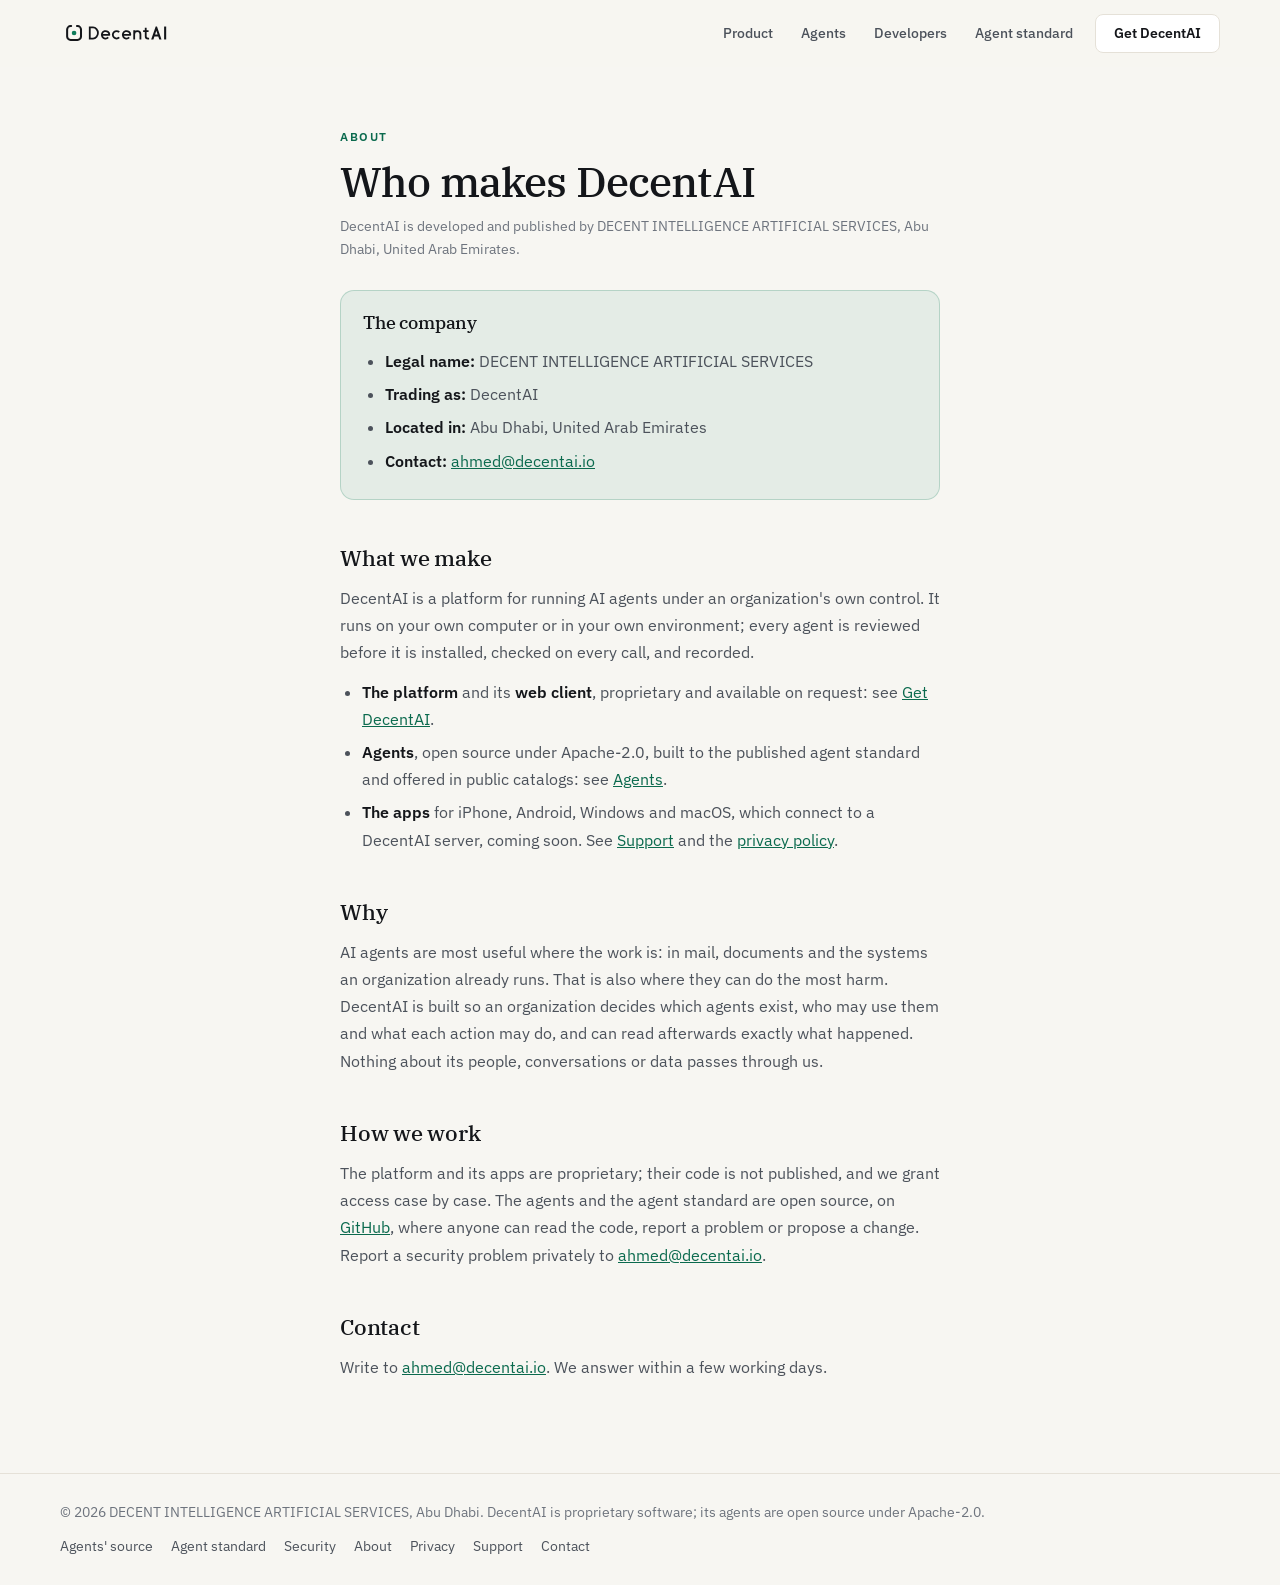
==== commit 3f3eca6b: "Say DecentAI is proprietary and available on request The platform, web client and apps are now close" ====
--- a/about.html
+++ b/about.html
@@ -24,9 +24,8 @@
       <a href="product">Product</a>
       <a href="agents">Agents</a>
       <a href="developers">Developers</a>
-      <a href="download">Download</a>
-      <a href="https://github.com/decentai-io/decentai-engine/tree/main/documentation">Documentation</a>
-      <a class="btn" href="https://github.com/decentai-io">GitHub</a>
+      <a href="https://github.com/decentai-io/decentai-official-agents/blob/main/STANDARD.md">Agent standard</a>
+      <a class="btn" href="download">Get DecentAI</a>
     </nav>
   </header>
 
@@ -38,7 +37,7 @@
     <section class="doc-short">
       <h2>The company</h2>
       <ul>
-        <li><strong>Legal name:</strong> DECENT INTELLIGENCE ARTIFICIAL SERVICES (<bdi lang="ar">ديسنت لخدمات الذكاء الاصطناعي</bdi>)</li>
+        <li><strong>Legal name:</strong> DECENT INTELLIGENCE ARTIFICIAL SERVICES</li>
         <li><strong>Trading as:</strong> DecentAI</li>
         <li><strong>Located in:</strong> Abu Dhabi, United Arab Emirates</li>
         <li><strong>Contact:</strong> <a href="mailto:ahmed@decentai.io">ahmed@decentai.io</a></li>
@@ -48,8 +47,8 @@
     <h2>What we make</h2>
     <p>DecentAI is a platform for running AI agents under an organization's own control. It runs on your own computer or in your own environment; every agent is reviewed before it is installed, checked on every call, and recorded.</p>
     <ul>
-      <li><strong>The platform</strong> and its <strong>web client</strong>, source-available and free for individuals and small businesses: see <a href="download">Download</a>.</li>
-      <li><strong>Agents</strong>, built to the platform's published standard and offered in public catalogs: see <a href="agents">Agents</a>.</li>
+      <li><strong>The platform</strong> and its <strong>web client</strong>, proprietary and available on request: see <a href="download">Get DecentAI</a>.</li>
+      <li><strong>Agents</strong>, open source under Apache-2.0, built to the published agent standard and offered in public catalogs: see <a href="agents">Agents</a>.</li>
       <li><strong>The apps</strong> for iPhone, Android, Windows and macOS, which connect to a DecentAI server, coming soon. See <a href="support">Support</a> and the <a href="privacy">privacy policy</a>.</li>
     </ul>
 
@@ -57,18 +56,18 @@
     <p>AI agents are most useful where the work is: in mail, documents and the systems an organization already runs. That is also where they can do the most harm. DecentAI is built so an organization decides which agents exist, who may use them and what each action may do, and can read afterwards exactly what happened. Nothing about its people, conversations or data passes through us.</p>
 
     <h2>How we work</h2>
-    <p>The platform, the web client and the agents are developed in the open on <a href="https://github.com/decentai-io">GitHub</a>, where anyone can read the code, report a problem or propose a change. Security reports go through the <a href="https://github.com/decentai-io/decentai-engine/blob/main/SECURITY.md">security policy</a>.</p>
+    <p>The platform and its apps are proprietary; their code is not published, and we grant access case by case. The agents and the agent standard are open source, on <a href="https://github.com/decentai-io/decentai-official-agents">GitHub</a>, where anyone can read the code, report a problem or propose a change. Report a security problem privately to <a href="mailto:ahmed@decentai.io">ahmed@decentai.io</a>.</p>
 
     <h2>Contact</h2>
     <p>Write to <a href="mailto:ahmed@decentai.io">ahmed@decentai.io</a>. We answer within a few working days.</p>
   </main>
 
   <footer class="site-foot">
-    <span>© 2026 DECENT INTELLIGENCE ARTIFICIAL SERVICES, Abu Dhabi. DecentAI is source-available under the PolyForm Small Business licence.</span>
+    <span>© 2026 DECENT INTELLIGENCE ARTIFICIAL SERVICES, Abu Dhabi. DecentAI is proprietary software; its agents are open source under Apache-2.0.</span>
     <nav aria-label="Footer">
-      <a href="https://github.com/decentai-io">Source</a>
-      <a href="https://github.com/decentai-io/decentai-engine/tree/main/documentation">Documentation</a>
-      <a href="https://github.com/decentai-io/decentai-engine/blob/main/SECURITY.md">Security</a>
+      <a href="https://github.com/decentai-io/decentai-official-agents">Agents' source</a>
+      <a href="https://github.com/decentai-io/decentai-official-agents/blob/main/STANDARD.md">Agent standard</a>
+      <a href="mailto:ahmed@decentai.io">Security</a>
       <a href="about">About</a>
       <a href="privacy">Privacy</a>
       <a href="support">Support</a>
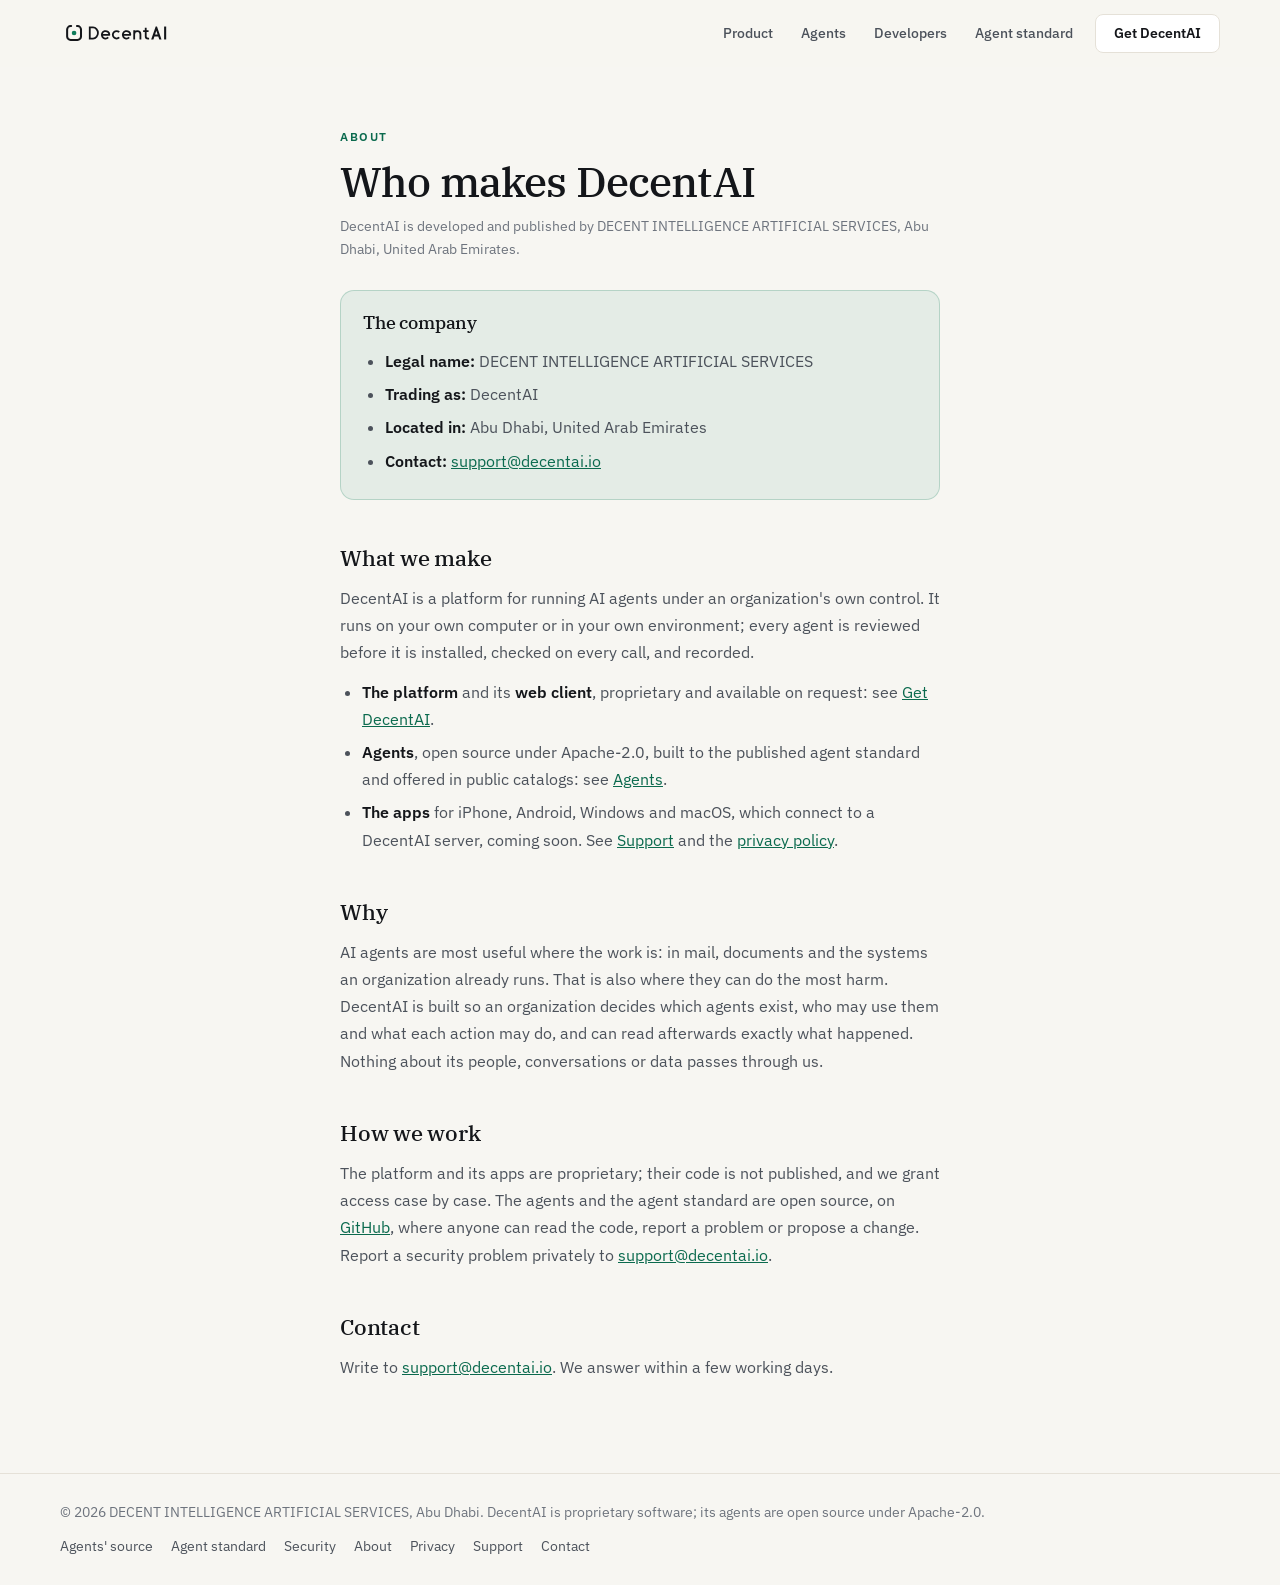
==== commit 440d1a5f: "Add the account deletion page, and write to support@decentai.io Google Play asks for a page that say" ====
--- a/about.html
+++ b/about.html
@@ -40,7 +40,7 @@
         <li><strong>Legal name:</strong> DECENT INTELLIGENCE ARTIFICIAL SERVICES</li>
         <li><strong>Trading as:</strong> DecentAI</li>
         <li><strong>Located in:</strong> Abu Dhabi, United Arab Emirates</li>
-        <li><strong>Contact:</strong> <a href="mailto:ahmed@decentai.io">ahmed@decentai.io</a></li>
+        <li><strong>Contact:</strong> <a href="mailto:support@decentai.io">support@decentai.io</a></li>
       </ul>
     </section>
 
@@ -56,10 +56,10 @@
     <p>AI agents are most useful where the work is: in mail, documents and the systems an organization already runs. That is also where they can do the most harm. DecentAI is built so an organization decides which agents exist, who may use them and what each action may do, and can read afterwards exactly what happened. Nothing about its people, conversations or data passes through us.</p>
 
     <h2>How we work</h2>
-    <p>The platform and its apps are proprietary; their code is not published, and we grant access case by case. The agents and the agent standard are open source, on <a href="https://github.com/decentai-io/decentai-official-agents">GitHub</a>, where anyone can read the code, report a problem or propose a change. Report a security problem privately to <a href="mailto:ahmed@decentai.io">ahmed@decentai.io</a>.</p>
+    <p>The platform and its apps are proprietary; their code is not published, and we grant access case by case. The agents and the agent standard are open source, on <a href="https://github.com/decentai-io/decentai-official-agents">GitHub</a>, where anyone can read the code, report a problem or propose a change. Report a security problem privately to <a href="mailto:support@decentai.io">support@decentai.io</a>.</p>
 
     <h2>Contact</h2>
-    <p>Write to <a href="mailto:ahmed@decentai.io">ahmed@decentai.io</a>. We answer within a few working days.</p>
+    <p>Write to <a href="mailto:support@decentai.io">support@decentai.io</a>. We answer within a few working days.</p>
   </main>
 
   <footer class="site-foot">
@@ -67,11 +67,11 @@
     <nav aria-label="Footer">
       <a href="https://github.com/decentai-io/decentai-official-agents">Agents' source</a>
       <a href="https://github.com/decentai-io/decentai-official-agents/blob/main/STANDARD.md">Agent standard</a>
-      <a href="mailto:ahmed@decentai.io">Security</a>
+      <a href="mailto:support@decentai.io">Security</a>
       <a href="about">About</a>
       <a href="privacy">Privacy</a>
       <a href="support">Support</a>
-      <a href="mailto:ahmed@decentai.io">Contact</a>
+      <a href="mailto:support@decentai.io">Contact</a>
     </nav>
   </footer>
 </body>
